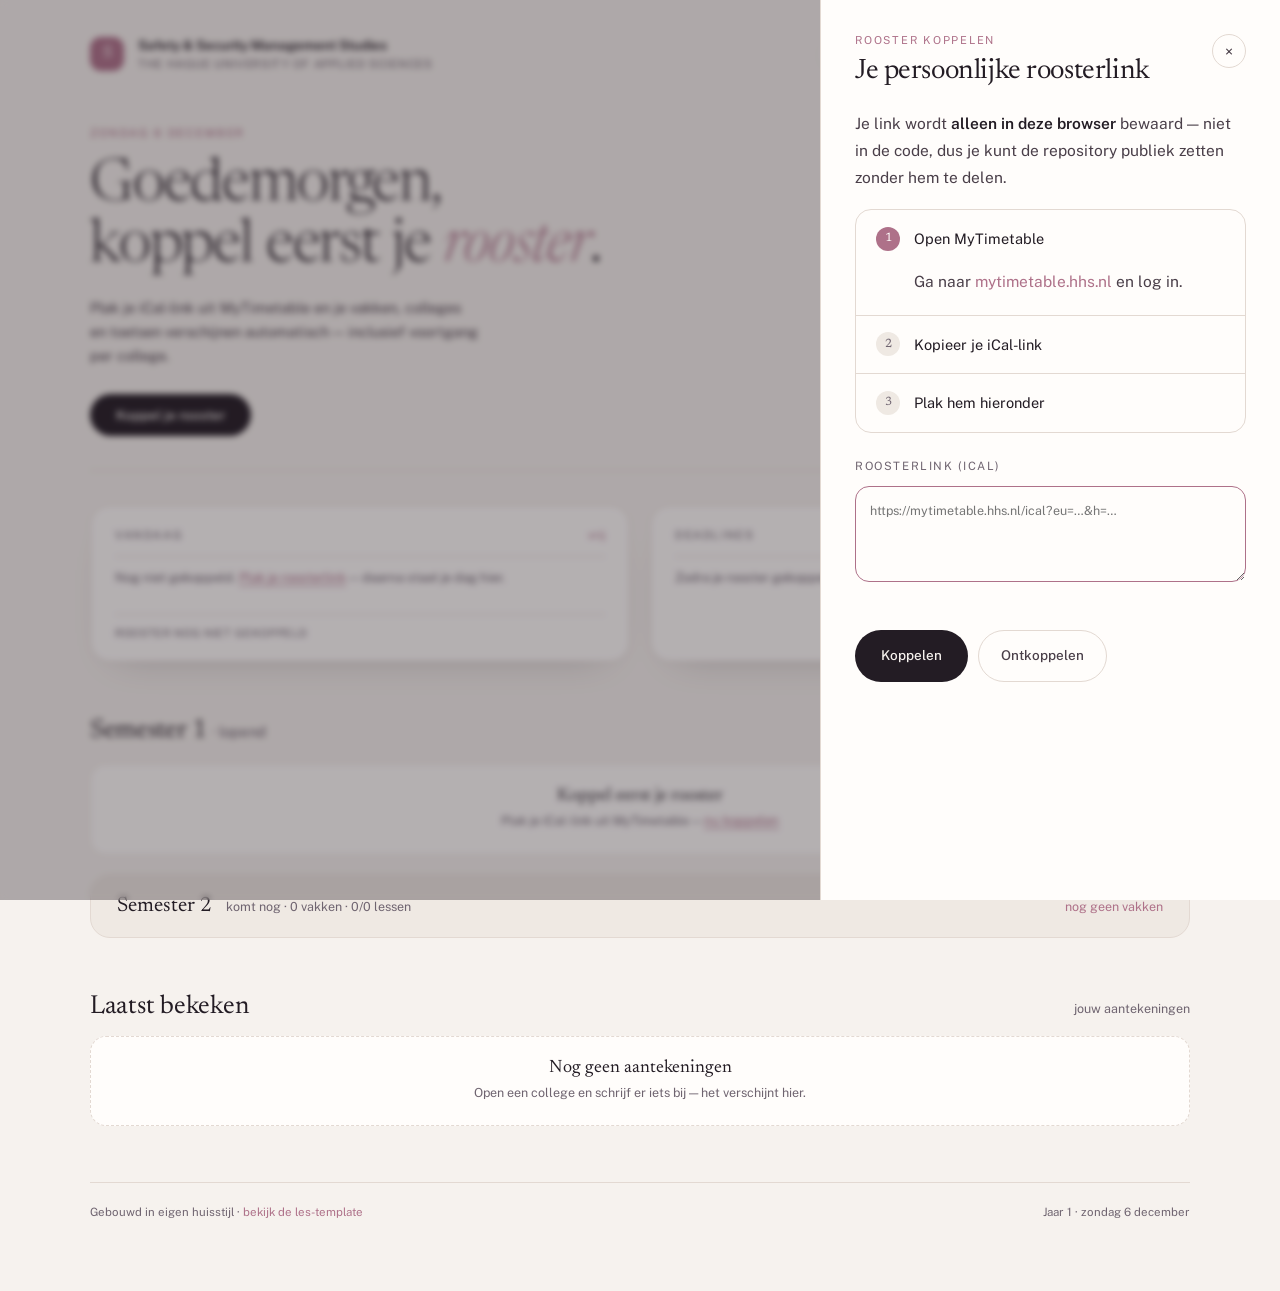
==== index.html @ 5db6d516 "Add files via upload" ====
<!DOCTYPE html>
<html lang="nl">
<head>
<meta charset="UTF-8">
<meta name="viewport" content="width=device-width, initial-scale=1.0">
<title>SSMS · Leeromgeving</title>
<meta name="theme-color" content="#F6F2EE">
<meta name="apple-mobile-web-app-capable" content="yes">
<link rel="manifest" href="manifest.webmanifest">
<link rel="preconnect" href="https://fonts.googleapis.com">
<link rel="preconnect" href="https://fonts.gstatic.com" crossorigin>
<link href="https://fonts.googleapis.com/css2?family=Newsreader:ital,opsz,wght@0,6..72,300;0,6..72,400;0,6..72,500;1,6..72,300;1,6..72,400&family=Public+Sans:ital,wght@0,300;0,400;0,500;0,600;1,400&display=swap" rel="stylesheet">
<link rel="stylesheet" href="styles.css">
</head>
<body>
<div class="wrap">
  <div class="top">
    <div class="merk">
      <div class="zegel">S</div>
      <div>
        <b>Safety &amp; Security Management Studies</b>
        <span>The Hague University of Applied Sciences</span>
      </div>
    </div>
    <div class="tools">
      <label class="zoek"><i></i><input id="zoek" type="search" placeholder="Zoek een vak of les" autocomplete="off"></label>
      <button class="rond" id="instellingen" aria-label="Rooster instellen" title="Rooster instellen">⚙</button>
      <button class="rond" id="modus" aria-label="Wissel licht en donker">☾</button>
    </div>
  </div>

  <div id="resultaten" hidden></div>

  <div class="hero">
    <div>
      <div class="datum" id="datum"></div>
      <h1 id="groet"></h1>
      <p id="subregel"></p>
      <div class="acties">
        <button class="btn" id="verder">Verder waar je stopte</button>
        <button class="btn leeg" id="naarRooster">Rooster van vandaag</button>
      </div>
    </div>
    <div class="ring-blok">
      <svg class="ring" viewBox="0 0 64 64" width="104" height="104" aria-hidden="true">
        <circle class="baan" cx="32" cy="32" r="26" stroke-width="5"></circle>
        <circle class="waarde" id="totRing" cx="32" cy="32" r="26" stroke-width="5" stroke-dasharray="163.4" stroke-dashoffset="163.4"></circle>
      </svg>
      <div>
        <div class="cijfer" id="totCijfer">0%</div>
        <div class="sub" id="totTekst"></div>
      </div>
    </div>
  </div>

  <div class="duo">
    <div class="paneel">
      <div class="paneel-kop"><span class="label">Vandaag</span><span class="telling" id="roosterTelling"></span></div>
      <div id="rooster"></div>
      <div class="rooster-status" id="roosterStatus">rooster ophalen…</div>
    </div>
    <div class="paneel">
      <div class="paneel-kop"><span class="label">Deadlines</span><span class="telling" id="dlTelling"></span></div>
      <div id="deadlines"></div>
    </div>
  </div>

  <div id="semesters"></div>

  <div class="sem-kop" style="margin-bottom:0;">
    <h2>Laatst bekeken</h2>
    <span class="stat">jouw aantekeningen</span>
  </div>
  <div class="notities" id="notities"></div>

  <footer>
    <span>Gebouwd in eigen huisstijl · <a href="les.html?vak=voorbeeld&amp;les=les-1">bekijk de les-template</a></span>
    <span id="voetDatum"></span>
  </footer>
</div>

<div class="lade" id="feedLade" hidden>
  <div class="sluier" id="feedSluier"></div>
  <div class="blad" role="dialog" aria-modal="true" aria-labelledby="feedTitel">
    <div class="blad-kop">
      <div>
        <div class="kicker">Rooster koppelen</div>
        <h3 id="feedTitel">Je persoonlijke roosterlink</h3>
      </div>
      <button id="feedSluit" aria-label="Sluiten">×</button>
    </div>

    <div class="inhoud" style="margin-top:22px;">
      <p>Je link wordt <strong>alleen in deze browser</strong> bewaard — niet in de code, dus
      je kunt de repository publiek zetten zonder hem te delen.</p>

      <div class="stappen" style="margin:18px 0;">
        <details class="stap" open>
          <summary><span class="stap-nr">1</span><span>Open MyTimetable</span></summary>
          <div class="stap-body">Ga naar <a href="https://mytimetable.hhs.nl" target="_blank" rel="noopener">mytimetable.hhs.nl</a> en log in.</div>
        </details>
        <details class="stap">
          <summary><span class="stap-nr">2</span><span>Kopieer je iCal-link</span></summary>
          <div class="stap-body">Zoek de knop <em>Abonneren</em> of <em>Agenda toevoegen</em> en kies de iCal- of ICS-link. Kopieer die.</div>
        </details>
        <details class="stap">
          <summary><span class="stap-nr">3</span><span>Plak hem hieronder</span></summary>
          <div class="stap-body">Daarna verschijnen je vakken en colleges automatisch.</div>
        </details>
      </div>

      <label class="label" for="feedVeld">Roosterlink (iCal)</label>
      <textarea class="notitieveld" id="feedVeld" style="min-height:96px;margin-top:8px;font-size:12.5px;" placeholder="https://mytimetable.hhs.nl/ical?eu=…&amp;h=…"></textarea>
      <div class="feed-melding" id="feedMelding"></div>

      <div class="acties" style="margin-top:18px;">
        <button class="btn" id="feedOpslaan">Koppelen</button>
        <button class="btn leeg" id="feedWissen">Ontkoppelen</button>
      </div>
    </div>
  </div>
</div>

<div class="lade" id="lade" hidden>
  <div class="sluier" id="sluier"></div>
  <div class="blad" role="dialog" aria-modal="true" aria-labelledby="ladeTitel">
    <div class="blad-kop">
      <div>
        <div class="kicker" id="ladeSem"></div>
        <h3 id="ladeTitel"></h3>
      </div>
      <button id="sluit" aria-label="Sluiten">×</button>
    </div>
    <div class="blad-voortgang">
      <div class="balk"><i id="ladeBalk" style="width:0"></i></div>
      <span id="ladeLabel"></span>
    </div>
    <div id="ladeLessen"></div>
  </div>
</div>

<script src="rooster.js"></script>
<script src="app.js"></script>
<script src="lesblokken.js"></script>
<script src="lesstof.js"></script>
</body>
</html>
---- styles.css ----
:root{
    --paper:#F6F2EE; --paper2:#EFE9E3; --surface:#FFFDFB;
    --ink:#231C24; --ink2:#4A3F49; --muted:#6F6470; --line:#E3D9D2;
    --accent:#AE7189; --accent-soft:#F3E5EA; --sage:#7F9280; --sage-soft:#E8EEE7;
    --shadow:0 1px 2px rgba(35,28,36,.05), 0 18px 40px -28px rgba(35,28,36,.28);
    --serif:"Newsreader",Georgia,serif;
    --sans:"Public Sans",system-ui,-apple-system,sans-serif;
  }
  html[data-mode="dark"]{
    --paper:#171316; --paper2:#1F191E; --surface:#211B21;
    --ink:#F4EDEF; --ink2:#D3C6CC; --muted:#A2949B; --line:#332A31;
    --accent:#D69AAF; --accent-soft:#33242B; --sage:#9CB39C; --sage-soft:#232B24;
    --shadow:0 1px 2px rgba(0,0,0,.4), 0 24px 50px -30px rgba(0,0,0,.8);
  }
  *{box-sizing:border-box;}
  [hidden]{display:none !important;}
  body{
    margin:0;font-family:var(--sans);background:var(--paper);color:var(--ink);
    -webkit-font-smoothing:antialiased;transition:background .4s ease,color .4s ease;
  }
  a{color:var(--accent);text-decoration:none;}
  a:hover{color:var(--ink);}
  button{font:inherit;}
  @keyframes rise{from{opacity:0;transform:translateY(14px);}to{opacity:1;transform:none;}}
  @keyframes fadein{from{opacity:0;}to{opacity:1;}}
  .wrap{max-width:1180px;margin:0 auto;padding:0 40px 72px;}

  /* ---- topbalk ---- */
  .top{display:flex;align-items:center;justify-content:space-between;gap:24px;padding:34px 0 0;animation:fadein .6s ease both;}
  .merk{display:flex;align-items:center;gap:14px;}
  .zegel{width:34px;height:34px;border-radius:11px;background:var(--accent);display:grid;place-items:center;color:var(--surface);font-family:var(--serif);font-size:17px;line-height:1;padding-bottom:2px;}
  .merk b{font-size:13.5px;font-weight:600;display:block;}
  .merk span{font-size:11.5px;color:var(--muted);letter-spacing:.06em;text-transform:uppercase;}
  .tools{display:flex;align-items:center;gap:10px;}
  .zoek{display:flex;align-items:center;gap:9px;background:var(--surface);border:1px solid var(--line);border-radius:999px;padding:9px 16px;width:270px;box-shadow:var(--shadow);}
  .zoek i{width:11px;height:11px;border:1.5px solid var(--muted);border-radius:50%;flex:none;}
  .zoek input{border:none;outline:none;background:none;font:inherit;font-size:13px;color:var(--ink);width:100%;}
  .zoek input::placeholder{color:var(--muted);}
  .rond{width:40px;height:40px;border-radius:999px;border:1px solid var(--line);background:var(--surface);color:var(--ink2);cursor:pointer;font-size:13px;box-shadow:var(--shadow);transition:transform .2s ease,color .2s ease;}
  .rond:hover{transform:translateY(-1px);color:var(--accent);}

  /* ---- zoekresultaten ---- */
  #resultaten{margin-top:26px;background:var(--surface);border:1px solid var(--line);border-radius:20px;padding:10px;box-shadow:var(--shadow);animation:rise .35s ease both;}
  #resultaten[hidden]{display:none;}
  .res{display:flex;align-items:baseline;justify-content:space-between;gap:16px;padding:13px 16px;border-radius:14px;cursor:pointer;transition:background .18s ease;}
  .res:hover{background:var(--paper2);}
  .res b{font-family:var(--serif);font-size:17px;font-weight:400;}
  .res span{font-size:11.5px;color:var(--muted);letter-spacing:.04em;}

  /* ---- hero ---- */
  .hero{display:grid;grid-template-columns:1.35fr .65fr;gap:56px;align-items:end;padding:52px 0 34px;border-bottom:1px solid var(--line);animation:rise .7s ease both;}
  .datum{font-size:11.5px;letter-spacing:.16em;text-transform:uppercase;color:var(--accent);margin-bottom:16px;}
  .hero h1{margin:0;font-family:var(--serif);font-weight:300;font-size:clamp(34px,4.6vw,60px);line-height:1.04;letter-spacing:-.02em;text-wrap:pretty;}
  .hero h1 em{font-style:italic;color:var(--accent);}
  .hero p{margin:18px 0 0;max-width:44ch;font-size:14.5px;line-height:1.65;color:var(--ink2);text-wrap:pretty;}
  .acties{display:flex;flex-wrap:wrap;gap:10px;margin-top:26px;}
  .btn{border:none;border-radius:999px;background:var(--ink);color:var(--paper);font-size:13.5px;font-weight:500;padding:13px 26px;cursor:pointer;transition:transform .2s ease,opacity .2s ease;}
  .btn:hover{transform:translateY(-2px);opacity:.9;}
  .btn.leeg{background:none;border:1px solid var(--line);color:var(--ink2);padding:13px 22px;}
  .btn.leeg:hover{border-color:var(--accent);color:var(--accent);transform:none;}
  .ring-blok{display:flex;align-items:center;gap:20px;justify-self:end;}
  .ring{transform:rotate(-90deg);flex:none;}
  .ring circle{fill:none;}
  .ring .baan{stroke:var(--line);}
  .ring .waarde{stroke:var(--accent);stroke-linecap:round;transition:stroke-dashoffset .8s cubic-bezier(.2,.8,.2,1);}
  .ring-blok .cijfer{font-family:var(--serif);font-size:34px;line-height:1;letter-spacing:-.02em;}
  .ring-blok .sub{font-size:12.5px;color:var(--muted);margin-top:6px;line-height:1.5;}

  /* ---- panelen ---- */
  .duo{display:grid;grid-template-columns:1fr 1fr;gap:20px;margin-top:34px;}
  .paneel{background:var(--surface);border:1px solid var(--line);border-radius:20px;padding:22px 24px;box-shadow:var(--shadow);animation:rise .85s ease both;}
  .paneel-kop{display:flex;align-items:baseline;justify-content:space-between;margin-bottom:14px;}
  .label{font-size:11.5px;letter-spacing:.14em;text-transform:uppercase;color:var(--muted);}
  .paneel-kop .telling{font-size:11.5px;color:var(--accent);}
  .regel{display:grid;grid-template-columns:62px 1fr auto;gap:14px;align-items:center;padding:11px 0;border-top:1px solid var(--line);}
  .regel .tijd{font-family:var(--serif);font-size:15px;color:var(--ink2);}
  .regel .titel{font-size:13.5px;}
  .regel .plek{font-size:11.5px;color:var(--muted);}
  .regel[data-vak]{cursor:pointer;}
  .regel[data-vak]:hover .titel{color:var(--accent);}
  .regel.bezig{position:relative;}
  .regel.bezig .tijd{color:var(--accent);}
  .regel.bezig .titel{font-weight:600;}
  .regel.bezig::before{content:"";position:absolute;left:-14px;top:50%;width:5px;height:5px;border-radius:50%;background:var(--accent);transform:translateY(-50%);}
  .regel.voorbij .tijd,.regel.voorbij .titel{opacity:.45;}
  .dl{display:grid;grid-template-columns:1fr auto;gap:14px;align-items:center;padding:11px 0;border-top:1px solid var(--line);}
  .tekstknop{background:none;border:none;padding:0;font:inherit;font-size:13px;color:var(--accent);cursor:pointer;text-decoration:underline;text-underline-offset:3px;}
  .tekstknop:hover{color:var(--ink);}
  .feed-melding{margin-top:10px;font-size:12.5px;line-height:1.5;min-height:1em;}
  .feed-melding.fout{color:#B4635A;}
  .feed-melding.goed{color:var(--sage);}
  .rooster-status{margin-top:14px;padding-top:12px;border-top:1px solid var(--line);font-size:11px;letter-spacing:.06em;text-transform:uppercase;color:var(--muted);}
  .dl .titel{font-size:13.5px;}
  .dl .vak{font-size:11.5px;color:var(--muted);margin-top:2px;}
  .dl .wanneer{display:flex;flex-direction:column;align-items:flex-end;gap:4px;}
  .dl .wanneer .dl-datum{font-size:11px;color:var(--muted);white-space:nowrap;text-transform:none;letter-spacing:0;margin:0;}
  .pil{font-size:11.5px;font-weight:600;letter-spacing:.04em;padding:5px 11px;border-radius:999px;white-space:nowrap;background:var(--paper2);color:var(--ink2);}
  .pil.nu{background:var(--accent-soft);color:var(--accent);}
  .pil.rustig{background:var(--sage-soft);color:var(--sage);}
  .pil.open{background:transparent;border:1px dashed var(--line);color:var(--muted);font-weight:400;}
  .niet-uit{display:inline-block;margin-left:8px;font-size:10px;letter-spacing:.1em;text-transform:uppercase;color:var(--muted);border:1px dashed var(--line);border-radius:99px;padding:2px 7px;vertical-align:1px;}

  /* ---- semester ---- */
  .sem-kop{display:flex;align-items:baseline;justify-content:space-between;margin:56px 0 20px;}
  .sem-kop h2{margin:0;font-family:var(--serif);font-weight:400;font-size:26px;letter-spacing:-.01em;}
  .sem-kop h2 span{color:var(--muted);font-size:15px;font-family:var(--sans);}
  .sem-kop .stat{font-size:12.5px;color:var(--muted);}
  .mozaiek{display:grid;grid-template-columns:1.02fr .98fr;gap:20px;}
  .held{position:relative;overflow:hidden;background:var(--surface);border:1px solid var(--line);border-radius:24px;padding:30px 32px;cursor:pointer;box-shadow:var(--shadow);display:flex;flex-direction:column;justify-content:space-between;min-height:290px;transition:transform .25s ease;animation:rise 1s ease both;}
  .held:hover{transform:translateY(-3px);}
  .held .bol{position:absolute;top:-90px;right:-70px;width:260px;height:260px;border-radius:50%;background:var(--accent-soft);}
  .held .binnen{position:relative;}
  .held .kicker{font-size:11px;letter-spacing:.16em;text-transform:uppercase;color:var(--accent);}
  .held h3{margin:12px 0 0;font-family:var(--serif);font-weight:400;font-size:32px;line-height:1.12;letter-spacing:-.015em;max-width:15ch;}
  .held .volgende{font-size:13.5px;color:var(--ink2);margin-top:14px;}
  .held .voet{position:relative;display:flex;align-items:center;gap:18px;margin-top:26px;}
  .held .voet .groot{font-size:15px;font-weight:500;}
  .held .voet .klein{font-size:12.5px;color:var(--muted);margin-top:3px;}
  .tegels{display:grid;grid-template-columns:1fr 1fr;gap:14px;}
  .tegel{background:var(--surface);border:1px solid var(--line);border-radius:18px;padding:18px;cursor:pointer;display:flex;flex-direction:column;justify-content:space-between;min-height:132px;transition:transform .22s ease,border-color .22s ease;animation:rise 1.05s ease both;}
  .tegel:hover{transform:translateY(-3px);border-color:var(--accent);}
  .tegel .vaknaam{font-family:var(--serif);font-size:17px;line-height:1.22;letter-spacing:-.01em;}
  .tegel .meta{display:flex;align-items:baseline;justify-content:space-between;font-size:11.5px;color:var(--muted);}
  .tegel .meta b{font-weight:600;color:var(--accent);}
  .tegel .meta b.klaar{color:var(--sage);}
  .balk{height:4px;border-radius:99px;background:var(--paper2);margin-top:9px;overflow:hidden;}
  .balk i{display:block;height:100%;border-radius:99px;background:var(--accent);transition:width .6s ease;}
  .balk i.klaar{background:var(--sage);}

  .archief{margin-top:20px;background:var(--paper2);border:1px solid var(--line);border-radius:20px;overflow:hidden;}
  .archief-kop{display:flex;align-items:center;justify-content:space-between;gap:16px;padding:20px 26px;cursor:pointer;background:none;border:none;width:100%;text-align:left;color:inherit;}
  .archief-kop b{font-family:var(--serif);font-size:21px;font-weight:400;}
  .archief-kop .sub{font-size:12.5px;color:var(--muted);margin-left:14px;}
  .archief-kop .actie{font-size:12.5px;color:var(--accent);}
  .archief-lijst{display:grid;grid-template-columns:repeat(3,1fr);gap:12px;padding:0 26px 26px;animation:rise .4s ease both;}
  .archief-lijst[hidden]{display:none;}
  .mini{background:var(--surface);border:1px solid var(--line);border-radius:14px;padding:14px 16px;cursor:pointer;display:flex;align-items:center;justify-content:space-between;gap:12px;transition:border-color .2s ease;}
  .mini:hover{border-color:var(--accent);}
  .mini span{font-size:13.5px;line-height:1.3;}
  .mini b{font-size:11px;color:var(--sage);font-weight:600;white-space:nowrap;}

  /* ---- notities ---- */
  .notities{display:grid;grid-template-columns:repeat(3,1fr);gap:14px;margin-top:16px;}
  .notitie{background:var(--surface);border:1px solid var(--line);border-left:2px solid var(--accent);border-radius:6px 16px 16px 6px;padding:18px 20px;cursor:pointer;transition:transform .22s ease;}
  .notitie:hover{transform:translateY(-2px);}
  .notitie .vak{font-size:11px;letter-spacing:.12em;text-transform:uppercase;color:var(--muted);}
  .notitie .titel{font-family:var(--serif);font-size:16.5px;line-height:1.3;margin-top:9px;}
  .notitie .tekst{font-size:12.5px;color:var(--ink2);margin-top:8px;line-height:1.55;}

  footer{margin-top:56px;padding-top:22px;border-top:1px solid var(--line);display:flex;justify-content:space-between;gap:16px;font-size:11.5px;color:var(--muted);}

  /* ---- detailpaneel ---- */
  .lade{position:fixed;inset:0;z-index:40;display:flex;justify-content:flex-end;}
  .lade[hidden]{display:none;}
  .sluier{position:absolute;inset:0;background:rgba(35,28,36,.34);backdrop-filter:blur(3px);animation:fadein .3s ease both;}
  .blad{position:relative;width:min(460px,92vw);height:100%;overflow:auto;background:var(--surface);border-left:1px solid var(--line);padding:34px 34px 44px;animation:rise .34s cubic-bezier(.2,.8,.2,1) both;}
  .blad-kop{display:flex;align-items:flex-start;justify-content:space-between;gap:16px;}
  .blad-kop .kicker{font-size:11px;letter-spacing:.16em;text-transform:uppercase;color:var(--accent);}
  .blad-kop h3{margin:10px 0 0;font-family:var(--serif);font-weight:400;font-size:28px;line-height:1.14;letter-spacing:-.015em;}
  .blad-kop button{border:1px solid var(--line);background:none;color:var(--ink2);width:34px;height:34px;border-radius:999px;cursor:pointer;font-size:15px;line-height:1;flex:none;}
  .blad-kop button:hover{border-color:var(--accent);color:var(--accent);}
  .blad-voortgang{display:flex;align-items:center;gap:14px;margin-top:22px;padding-bottom:20px;border-bottom:1px solid var(--line);}
  .blad-voortgang .balk{flex:1;height:5px;margin:0;}
  .blad-voortgang span{font-size:12.5px;color:var(--muted);white-space:nowrap;}
  .les{display:flex;align-items:flex-start;gap:14px;padding:16px 0;border-bottom:1px solid var(--line);}
  .les-link{flex:1;color:inherit;text-decoration:none;}
  .les-link:hover .titel{color:var(--accent);}
  .les-link .meta{display:block;}
  .les .vink{cursor:pointer;padding:0;width:19px;height:19px;background:none;border-radius:6px;border:1.5px solid var(--line);display:grid;place-items:center;flex:none;margin-top:2px;font-size:11px;color:var(--surface);transition:background .2s ease,border-color .2s ease;}
  .les.af .vink{background:var(--accent);border-color:var(--accent);}
  .les .titel{font-size:14px;line-height:1.4;display:block;}
  .les.af .titel{color:var(--muted);text-decoration:line-through;}
  .les .meta{font-size:11.5px;color:var(--muted);margin-top:4px;}
  .leegmelding{margin-top:26px;background:var(--surface);padding:22px;border:1px dashed var(--line);border-radius:16px;text-align:center;}
  .leegmelding b{font-family:var(--serif);font-size:18px;font-weight:400;display:block;}
  .leegmelding span{font-size:12.5px;color:var(--muted);margin-top:6px;line-height:1.6;display:block;}

  @media (max-width:1040px){
    .wrap{padding:0 26px 64px;}
    .hero{gap:32px;}
    .mozaiek{grid-template-columns:1fr;}
    .tegels{grid-template-columns:1fr 1fr 1fr;}
    .archief-lijst{grid-template-columns:1fr 1fr;}
  }
  @media (max-width:760px){
    .wrap{padding:0 18px 64px;}
    .top{flex-direction:column;align-items:stretch;gap:14px;}
    .tools{justify-content:space-between;}
    .zoek{width:100%;}
    .hero{grid-template-columns:1fr;gap:28px;padding:34px 0 26px;}
    .ring-blok{justify-self:start;}
    .duo,.tegels,.notities,.archief-lijst{grid-template-columns:1fr;}
    footer{flex-direction:column;}
  }

/* ============================================================
   LESPAGINA
   ============================================================ */
.lespagina .wrap{max-width:1240px;}
.les-top{display:flex;align-items:center;justify-content:space-between;gap:20px;padding:28px 0 0;}
.terug{display:inline-flex;align-items:center;gap:9px;font-size:13px;color:var(--ink2);}
.terug:hover{color:var(--accent);}
.kruimel{font-size:11.5px;letter-spacing:.14em;text-transform:uppercase;color:var(--muted);margin-top:40px;}
.kruimel a{color:var(--muted);}
.kruimel a:hover{color:var(--accent);}
.les-titel{margin:14px 0 0;font-family:var(--serif);font-weight:300;font-size:clamp(30px,3.6vw,46px);line-height:1.08;letter-spacing:-.02em;max-width:26ch;text-wrap:pretty;}
.les-meta{display:flex;flex-wrap:wrap;gap:9px;margin-top:20px;}

/* voortgangsstrip */
.voortgang-strip{display:flex;align-items:center;gap:16px;margin-top:26px;padding-bottom:22px;border-bottom:1px solid var(--line);}
.voortgang-balk{flex:1;height:6px;border-radius:99px;background:var(--paper2);overflow:hidden;}
.voortgang-balk i{display:block;height:100%;border-radius:99px;background:var(--accent);transition:width .5s cubic-bezier(.2,.8,.2,1);}
.voortgang-tekst{font-size:11.5px;letter-spacing:.06em;text-transform:uppercase;color:var(--muted);white-space:nowrap;}

/* tabbladen */
.tabs{display:flex;flex-wrap:wrap;gap:8px;margin-top:24px;}
.tab{display:inline-flex;align-items:center;gap:9px;border:1px solid var(--line);background:var(--surface);color:var(--ink2);border-radius:999px;padding:10px 18px;font-size:13.5px;cursor:pointer;transition:border-color .2s ease,color .2s ease,background .2s ease;}
.tab:hover{border-color:var(--accent);color:var(--accent);}
.tab .tab-nr{font-family:var(--serif);font-size:13px;color:var(--muted);}
.tab.nu{background:var(--ink);border-color:var(--ink);color:var(--paper);}
.tab.nu .tab-nr{color:var(--paper);opacity:.65;}
.tab.af:not(.nu){border-color:var(--accent);color:var(--accent);}
.tab .tab-vink{font-size:11px;}

/* body */
.les-body{display:grid;grid-template-columns:minmax(0,1.55fr) minmax(0,.45fr);gap:44px;margin-top:34px;align-items:start;}
.les-body.menu-uit{grid-template-columns:minmax(0,1fr);}
.les-body.menu-uit .zijkolom{display:none;}
.tab-kop{display:flex;align-items:flex-end;justify-content:space-between;gap:20px;padding-bottom:20px;border-bottom:1px solid var(--line);}
.tab-titel{margin:8px 0 0;font-family:var(--serif);font-weight:400;font-size:28px;letter-spacing:-.015em;}
.af-knop{white-space:nowrap;}
.af-knop.af{background:var(--sage);}
.tab-nav{display:flex;justify-content:space-between;gap:14px;margin-top:40px;}
.tab-nav .btn:disabled{opacity:.3;cursor:default;}
.les-nav{display:flex;justify-content:space-between;gap:14px;margin-top:28px;padding-top:22px;border-top:1px solid var(--line);}
.les-nav a{font-size:13px;color:var(--muted);max-width:24ch;}
.les-nav a:hover{color:var(--accent);}
.les-nav .leeg{opacity:.35;pointer-events:none;}

/* zijkolom */
.zijkolom{position:sticky;top:24px;display:flex;flex-direction:column;gap:26px;}
.zij-blok{display:flex;flex-direction:column;gap:10px;}
.notitieveld{width:100%;min-height:170px;resize:vertical;background:var(--surface);border:1px solid var(--line);border-radius:14px;padding:14px;font:inherit;font-size:13.5px;line-height:1.6;color:var(--ink);outline:none;}
.notitieveld:focus{border-color:var(--accent);}
.opslag{font-size:11px;color:var(--muted);}
.tablijst,#vaklijst{display:flex;flex-direction:column;}
.tablijst-rij,.vaklijst-rij{display:flex;align-items:baseline;gap:10px;padding:8px 0;font-size:13px;color:var(--ink2);background:none;border:none;text-align:left;cursor:pointer;font-family:inherit;}
.tablijst-rij:hover,.vaklijst-rij:hover{color:var(--accent);}
.tablijst-rij.nu,.vaklijst-rij.nu{color:var(--accent);font-weight:600;}
.vaklijst-rij.af{color:var(--muted);}
.mini-vink{width:16px;flex:none;font-size:11.5px;color:var(--muted);}
.tablijst-rij.nu .mini-vink,.vaklijst-rij.nu .mini-vink{color:var(--accent);}

/* ---- inhoud & blokken ---- */
.inhoud{font-size:15.5px;line-height:1.75;color:var(--ink2);}
.inhoud h2{font-family:var(--serif);font-weight:400;font-size:23px;color:var(--ink);margin:0 0 12px;letter-spacing:-.01em;}
.inhoud h3{font-family:var(--serif);font-weight:400;font-size:18px;color:var(--ink);margin:0 0 8px;}
.inhoud p{margin:0 0 15px;max-width:70ch;text-wrap:pretty;}
.inhoud p:last-child{margin-bottom:0;}
.inhoud ul,.inhoud ol{margin:0 0 15px;padding-left:20px;max-width:70ch;}
.inhoud li{margin-bottom:7px;}
.inhoud code{font-family:ui-monospace,SFMono-Regular,monospace;font-size:.9em;background:var(--paper2);padding:2px 5px;border-radius:4px;}
.inhoud strong{color:var(--ink);font-weight:600;}
.blok{position:relative;margin:0 0 34px;}
.blok:last-child{margin-bottom:0;}
.blok-kop{display:flex;align-items:baseline;justify-content:space-between;gap:16px;flex-wrap:wrap;margin-bottom:14px;}
.blok-kop h2{margin:0;}
.hint{font-size:11.5px;color:var(--muted);}
.noot{font-size:12.5px;color:var(--muted);font-style:italic;}
.stof-vlag{position:absolute;top:-9px;right:0;font-size:10px;letter-spacing:.12em;text-transform:uppercase;background:var(--accent-soft);color:var(--accent);padding:4px 9px;border-radius:999px;font-weight:600;}

/* kaders */
.kader{border:1px solid var(--line);border-radius:16px;background:var(--surface);overflow:hidden;}
.kader-kop{display:flex;align-items:baseline;gap:12px;flex-wrap:wrap;padding:14px 20px;border-bottom:1px solid var(--line);background:var(--paper2);}
.kader-label{font-size:10.5px;letter-spacing:.14em;text-transform:uppercase;font-weight:600;color:var(--muted);}
.kader-titel{font-family:var(--serif);font-size:17px;color:var(--ink);}
.kader-body{padding:18px 20px;}
.kader-uitleg{border-left:3px solid var(--accent);}
.kader-uitleg .kader-label{color:var(--accent);}
.kader-waarschuwing{border-left:3px solid #B4635A;}
.kader-waarschuwing .kader-kop{background:color-mix(in oklab,#B4635A 10%,var(--surface));}
.kader-waarschuwing .kader-label{color:#B4635A;}
.kader-voorbeeld{border-left:3px solid var(--sage);}
.kader-voorbeeld .kader-kop{background:var(--sage-soft);}
.kader-voorbeeld .kader-label{color:var(--sage);}
.kader-slimmer{border-left:3px solid #A98545;border-style:dashed solid solid solid;}
.kader-slimmer .kader-kop{background:color-mix(in oklab,#A98545 12%,var(--surface));}
.kader-slimmer .kader-label{color:#A98545;}
.kader-hardop{border-left:3px solid var(--ink);background:var(--paper2);}
.kader-hardop .kader-kop{background:transparent;border-bottom:1px dashed var(--line);}
.hardop-lijst{margin:14px 0 0;padding-left:20px;font-family:var(--serif);font-size:16.5px;line-height:1.6;color:var(--ink);}
.hardop-lijst li{margin-bottom:9px;}

/* leerdoelen */
.doelen{list-style:none;margin:0;padding:0;max-width:70ch;}
.doel{display:flex;align-items:flex-start;gap:13px;padding:11px 0;border-bottom:1px solid var(--line);}
.doel.af span{color:var(--muted);text-decoration:line-through;}
.vink{width:19px;height:19px;border-radius:6px;border:1.5px solid var(--line);background:none;display:grid;place-items:center;flex:none;margin-top:3px;font-size:11px;color:var(--surface);cursor:pointer;padding:0;transition:background .2s ease,border-color .2s ease;}
.doel.af .vink{background:var(--accent);border-color:var(--accent);}

/* citaat */
.citaat{margin:0;padding:22px 26px;border-left:3px solid var(--accent);background:var(--accent-soft);border-radius:0 16px 16px 0;}
.citaat p{font-family:var(--serif);font-style:italic;font-size:20px;line-height:1.5;color:var(--ink);margin:0;}
.citaat footer{margin-top:12px;font-size:12.5px;color:var(--ink2);}

/* tabel */
.tabel-wrap{overflow-x:auto;border:1px solid var(--line);border-radius:14px;background:var(--surface);}
.inhoud table{width:100%;border-collapse:collapse;font-size:13.5px;}
.inhoud th,.inhoud td{text-align:left;padding:13px 16px;border-bottom:1px solid var(--line);vertical-align:top;}
.inhoud th{font-size:11px;letter-spacing:.1em;text-transform:uppercase;color:var(--muted);font-weight:600;background:var(--paper2);}
.inhoud tbody tr:last-child td{border-bottom:none;}
.inhoud td:first-child{color:var(--ink);font-weight:500;}

/* stappen */
.stappen{border:1px solid var(--line);border-radius:16px;overflow:hidden;background:var(--surface);}
.stap{border-bottom:1px solid var(--line);}
.stap:last-child{border-bottom:none;}
.stap summary{display:flex;align-items:center;gap:14px;padding:16px 20px;cursor:pointer;font-size:14.5px;color:var(--ink);list-style:none;}
.stap summary::-webkit-details-marker{display:none;}
.stap summary:hover{color:var(--accent);}
.stap-nr{width:24px;height:24px;border-radius:50%;background:var(--paper2);color:var(--muted);display:grid;place-items:center;font-size:12px;flex:none;font-family:var(--serif);}
.stap[open] .stap-nr{background:var(--accent);color:var(--surface);}
.stap-body{padding:0 20px 20px 58px;}

/* vergelijking */
.vergelijking{display:grid;grid-template-columns:1fr 1fr;gap:16px;}
.verg-kolom{border:1px solid var(--line);border-radius:16px;padding:20px;background:var(--surface);}
.verg-links{border-top:3px solid var(--accent);}
.verg-rechts{border-top:3px solid var(--sage);}
.verg-kolom ul{margin-bottom:0;}

/* flashcards */
.kaarten{display:grid;grid-template-columns:repeat(auto-fill,minmax(210px,1fr));gap:14px;}
.kaart{position:relative;min-height:130px;cursor:pointer;perspective:900px;}
.kaart-vlak{position:absolute;inset:0;border:1px solid var(--line);border-radius:16px;padding:18px;background:var(--surface);display:flex;flex-direction:column;justify-content:center;gap:8px;backface-visibility:hidden;transition:transform .5s cubic-bezier(.2,.8,.2,1);}
.kaart-voor{transform:rotateY(0deg);}
.kaart-achter{transform:rotateY(180deg);background:var(--accent-soft);border-color:var(--accent);}
.kaart.om .kaart-voor{transform:rotateY(-180deg);}
.kaart.om .kaart-achter{transform:rotateY(0deg);}
.kaart-rol{font-size:10px;letter-spacing:.14em;text-transform:uppercase;color:var(--muted);}
.kaart-voor .kopieer{font-family:var(--serif);font-size:19px;line-height:1.25;color:var(--ink);}
.kaart-achter .kopieer{font-size:13px;line-height:1.55;color:var(--ink);}
.kopieer{cursor:copy;}
.kopieer:hover{text-decoration:underline dotted;text-underline-offset:3px;}

/* kernbegrippen */
.begrippen{display:flex;flex-wrap:wrap;gap:9px;}
.begrip{position:relative;border:1px solid var(--line);background:var(--surface);border-radius:999px;padding:9px 16px;font:inherit;font-size:13.5px;color:var(--ink);cursor:copy;display:inline-flex;align-items:baseline;gap:8px;transition:border-color .2s ease;}
.begrip:hover{border-color:var(--accent);color:var(--accent);}
.begrip-en{font-size:11.5px;color:var(--muted);font-style:italic;}
.tooltip{position:absolute;bottom:calc(100% + 10px);left:50%;transform:translateX(-50%) translateY(4px);width:max-content;max-width:280px;background:var(--ink);color:var(--paper);font-size:12.5px;line-height:1.5;text-align:left;padding:11px 14px;border-radius:12px;opacity:0;pointer-events:none;transition:opacity .2s ease,transform .2s ease;z-index:5;}
.begrip:hover .tooltip{opacity:1;transform:translateX(-50%) translateY(0);}

/* oefening */
.oefening{border:1px solid var(--line);border-left:3px solid var(--ink);border-radius:16px;padding:20px;background:var(--surface);}
.oef-kop{display:flex;align-items:baseline;gap:12px;margin-bottom:12px;}
.oef-veld{width:100%;min-height:96px;resize:vertical;margin-top:6px;background:var(--paper);border:1px solid var(--line);border-radius:12px;padding:12px;font:inherit;font-size:13.5px;line-height:1.6;color:var(--ink);outline:none;}
.oef-veld:focus{border-color:var(--accent);}
.model{margin-top:14px;border-top:1px solid var(--line);padding-top:12px;}
.model summary{cursor:pointer;font-size:12.5px;letter-spacing:.06em;text-transform:uppercase;color:var(--accent);list-style:none;}
.model summary::-webkit-details-marker{display:none;}
.model-body{margin-top:12px;padding:14px 16px;background:var(--paper2);border-radius:12px;font-size:14px;}

/* video */
.videoblok{display:flex;align-items:center;justify-content:space-between;gap:24px;flex-wrap:wrap;border:1px solid var(--line);border-radius:16px;padding:22px 24px;background:var(--surface);}
.video-tekst h3{margin:8px 0 6px;}
.video-tekst p{margin:0;font-size:13.5px;}
.video-duur{display:inline-block;margin-top:8px;font-size:11.5px;color:var(--muted);}

/* quiz */
.quiz{border:1px solid var(--line);border-radius:18px;padding:24px;background:var(--surface);}
.quiz-score{font-family:var(--serif);font-size:17px;color:var(--muted);}
.quiz-score.actief{color:var(--accent);}
.qvraag{padding:18px 0;border-top:1px solid var(--line);}
.qvraag:first-of-type{border-top:none;padding-top:6px;}
.qtekst{display:flex;gap:12px;font-size:15px;color:var(--ink);margin:0 0 14px;}
.qnr{font-family:var(--serif);color:var(--muted);flex:none;}
.qopties{display:flex;flex-direction:column;gap:8px;}
.qoptie{text-align:left;border:1px solid var(--line);background:var(--paper);border-radius:12px;padding:12px 16px;font:inherit;font-size:13.5px;color:var(--ink2);cursor:pointer;transition:border-color .18s ease,background .18s ease;}
.qoptie:hover:enabled{border-color:var(--accent);color:var(--accent);}
.qoptie:disabled{cursor:default;}
.qoptie.goed{border-color:var(--sage);background:var(--sage-soft);color:var(--sage);font-weight:600;}
.qoptie.fout{border-color:#B4635A;background:color-mix(in oklab,#B4635A 12%,var(--surface));color:#B4635A;}
.quitleg{margin-top:12px;padding:14px 16px;background:var(--paper2);border-radius:12px;font-size:13.5px;line-height:1.6;}
.quitleg p{margin:0;}

/* preview volgende les */
.preview{display:block;border:1px dashed var(--line);border-radius:18px;padding:24px;background:var(--paper2);color:inherit;transition:border-color .2s ease,transform .2s ease;}
.preview:hover{border-color:var(--accent);transform:translateY(-2px);color:inherit;}
.preview h3{margin:10px 0 8px;font-size:22px;}
.preview p{margin:0 0 12px;font-size:14px;}
.preview ul{margin:0;}
.preview-actie{display:inline-block;margin-top:14px;font-size:12.5px;letter-spacing:.08em;text-transform:uppercase;color:var(--accent);}

/* bronnen */
.bronnen{font-size:13.5px;line-height:1.6;}
.bronnen li{margin-bottom:12px;}

/* melding bij kopiëren */
.melding{position:fixed;bottom:26px;left:50%;transform:translateX(-50%);background:var(--ink);color:var(--paper);font-size:13px;padding:11px 20px;border-radius:999px;z-index:60;animation:rise .25s ease both;}
.melding[hidden]{display:none;}

@media (max-width:900px){
  .les-body{grid-template-columns:minmax(0,1fr);gap:28px;}
  .zijkolom{position:static;}
  .vergelijking{grid-template-columns:1fr;}
  .tab-kop{flex-direction:column;align-items:stretch;gap:14px;}
  .voortgang-strip{flex-direction:column;align-items:stretch;gap:10px;}
  .voortgang-tekst{white-space:normal;}
}

a.notitie{display:block;color:inherit;}
a.notitie:hover .titel{color:var(--accent);}
.hero .ring-blok.leeg{display:none;}
.les .meta code,.dl code{font-family:ui-monospace,SFMono-Regular,monospace;font-size:11.5px;}
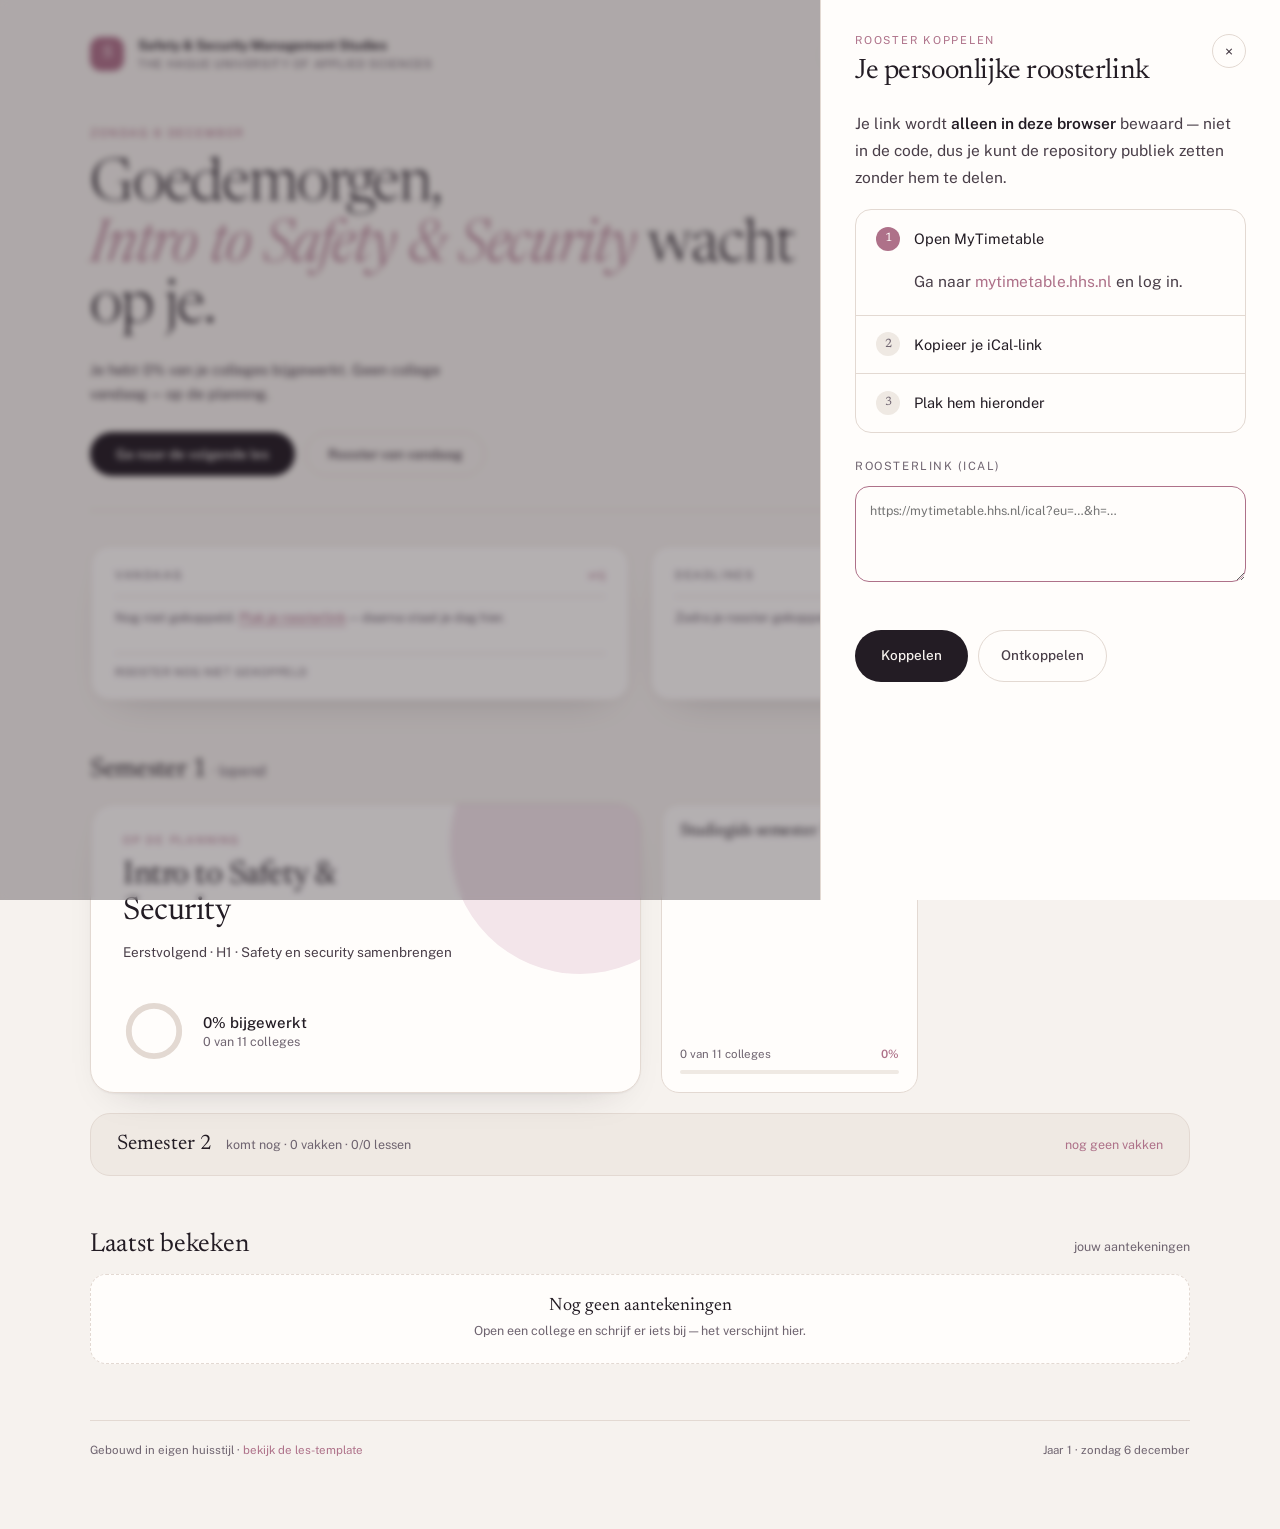
==== commit 161ae621: "Add files via upload" ====
--- a/index.html
+++ b/index.html
@@ -143,5 +143,6 @@
 <script src="app.js"></script>
 <script src="lesblokken.js"></script>
 <script src="lesstof.js"></script>
+<script src="ssms-inhoud.js"></script>
 </body>
 </html>
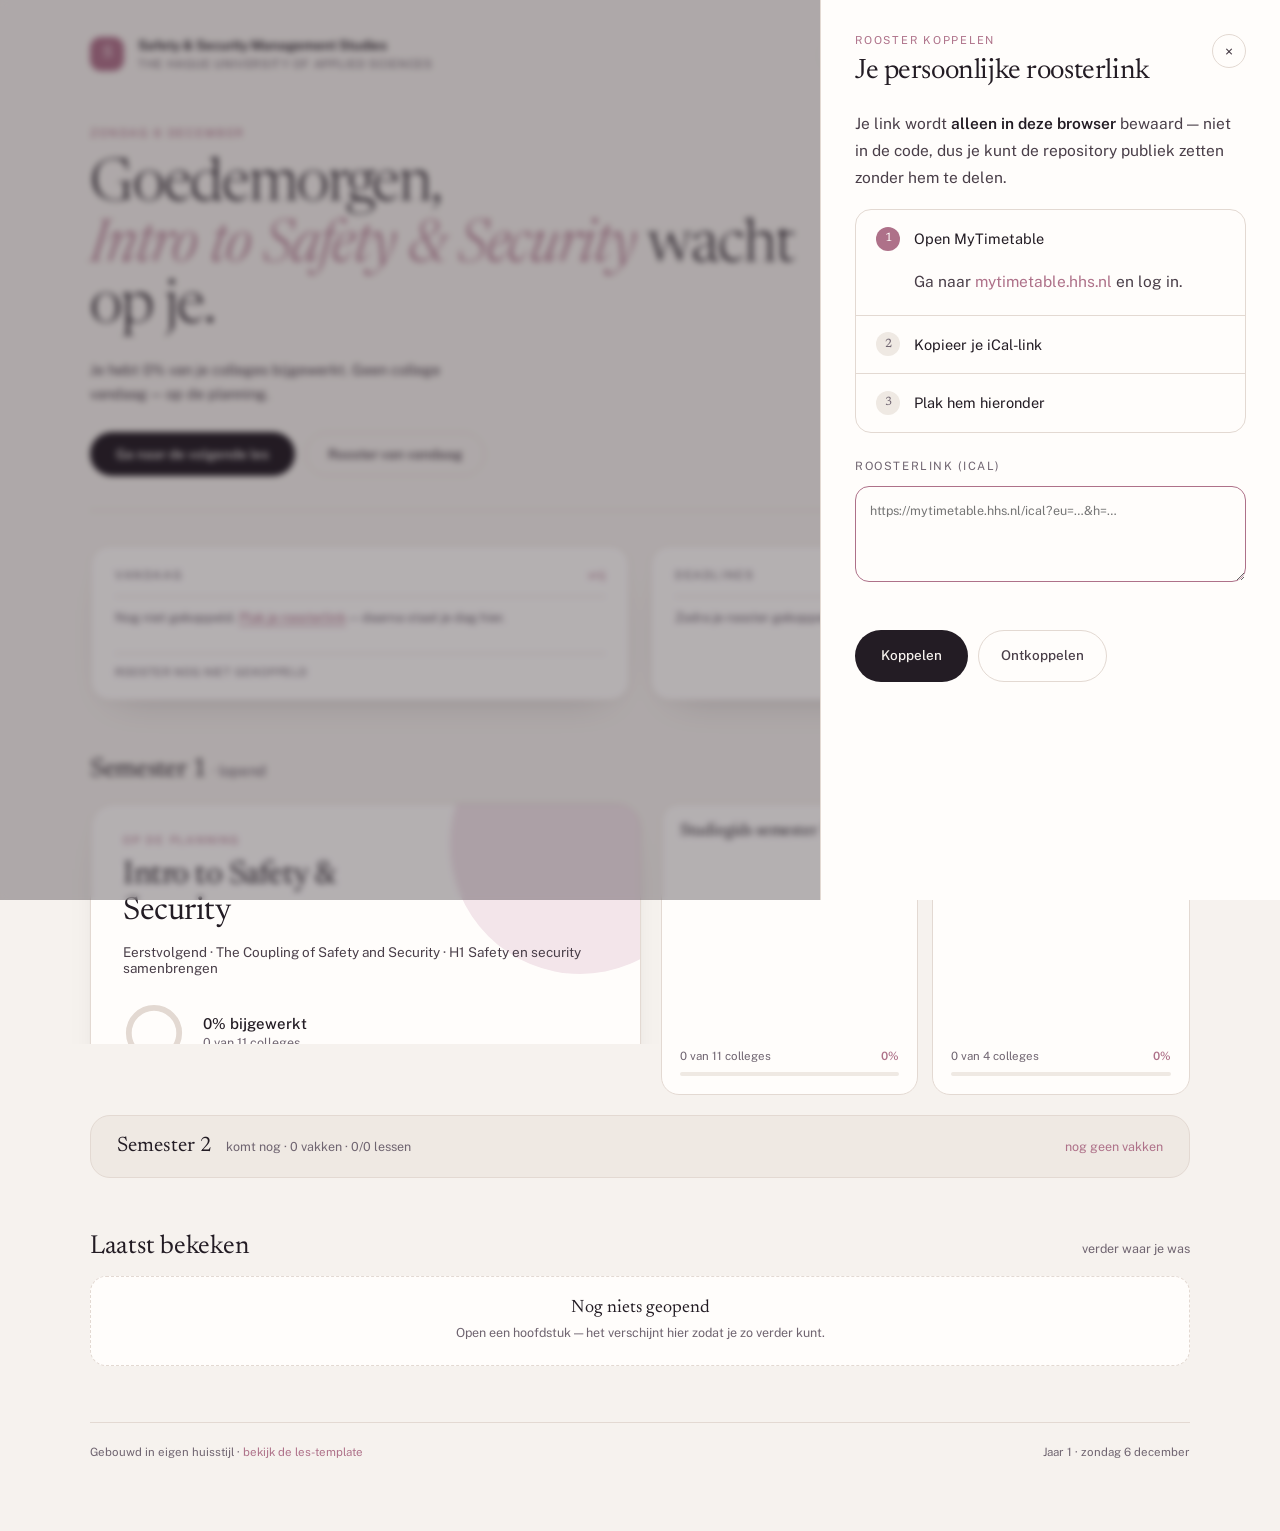
==== commit 2bee2e6d: "Add files via upload" ====
--- a/index.html
+++ b/index.html
@@ -69,7 +69,7 @@
 
   <div class="sem-kop" style="margin-bottom:0;">
     <h2>Laatst bekeken</h2>
-    <span class="stat">jouw aantekeningen</span>
+    <span class="stat">verder waar je was</span>
   </div>
   <div class="notities" id="notities"></div>
 
--- a/styles.css
+++ b/styles.css
@@ -413,3 +413,112 @@
 a.notitie:hover .titel{color:var(--accent);}
 .hero .ring-blok.leeg{display:none;}
 .les .meta code,.dl code{font-family:ui-monospace,SFMono-Regular,monospace;font-size:11.5px;}
+
+
+/* ============================================================
+   Aanpassingen: doorlopende tekst, inklapbare balk, subnavigatie,
+   afvinkbare subkopjes, vak-homescreen.
+   ============================================================ */
+
+/* 1. Tekst loopt door over de volle breedte zodra het menu is ingeklapt */
+.les-body.menu-uit .inhoud p,
+.les-body.menu-uit .inhoud ul,
+.les-body.menu-uit .inhoud ol,
+.les-body.menu-uit .doelen{max-width:none;}
+.les-body.menu-uit .les-titel{max-width:none;}
+
+/* 2. Bovenbalk blijft staan en is zelf inklapbaar */
+.les-top{position:sticky;top:0;z-index:40;background:var(--paper);
+  padding:12px 0;transition:padding .2s ease,opacity .2s ease;}
+.les-top.ingeklapt{padding:4px 0;}
+.les-top.ingeklapt .terug{opacity:0;pointer-events:none;}
+.balk-knop{border:1px solid var(--line);background:transparent;color:var(--muted);
+  width:34px;height:34px;border-radius:50%;cursor:pointer;font-size:13px;line-height:1;
+  display:inline-flex;align-items:center;justify-content:center;transition:background .15s,color .15s;}
+.balk-knop:hover{background:var(--paper2);color:var(--ink);}
+
+
+
+/* 5. Vak-homescreen */
+.vak-hero{padding:34px 0 8px;border-bottom:1px solid var(--line);margin-bottom:34px;}
+.vak-hero h1{margin:10px 0 0;font-family:var(--serif);font-weight:300;
+  font-size:clamp(28px,3.4vw,42px);line-height:1.1;letter-spacing:-.02em;}
+.vak-hero .kicker{font-size:11px;letter-spacing:.14em;text-transform:uppercase;color:var(--muted);}
+.vak-grid{display:grid;grid-template-columns:minmax(0,1.5fr) minmax(0,1fr);gap:38px;align-items:start;}
+@media (max-width:900px){.vak-grid{grid-template-columns:minmax(0,1fr);}}
+.vak-blok{border:1px solid var(--line);border-radius:16px;padding:22px 24px;margin-bottom:24px;background:var(--paper2);}
+.vak-blok h2{margin:0 0 14px;font-family:var(--serif);font-weight:400;font-size:19px;}
+.hfd-rij{display:flex;align-items:center;gap:12px;padding:11px 0;border-bottom:1px solid var(--line);
+  color:var(--ink2);font-size:14px;}
+.hfd-rij:last-child{border-bottom:none;}
+.hfd-rij:hover{color:var(--accent);}
+.hfd-rij .mini-vink{flex:none;width:22px;height:22px;border-radius:50%;border:1px solid var(--line);
+  display:inline-flex;align-items:center;justify-content:center;font-size:11px;color:var(--muted);}
+.hfd-rij.af .mini-vink{background:var(--accent);border-color:var(--accent);color:var(--paper);}
+.dl-rij{display:flex;align-items:center;justify-content:space-between;gap:12px;
+  padding:10px 0;border-bottom:1px solid var(--line);font-size:13.5px;}
+.dl-rij:last-of-type{border-bottom:none;}
+.dl-rij .dl-datum{color:var(--muted);font-size:12.5px;white-space:nowrap;}
+.dl-rij button{border:none;background:transparent;color:var(--muted);cursor:pointer;font-size:15px;line-height:1;}
+.dl-rij button:hover{color:var(--accent);}
+.dl-form{display:flex;flex-wrap:wrap;gap:8px;margin-top:14px;}
+.dl-form input{flex:1;min-width:120px;font:13px var(--sans);padding:9px 11px;
+  border:1px solid var(--line);border-radius:9px;background:var(--paper);color:var(--ink);}
+.dl-form button{font:13px var(--sans);padding:9px 15px;border-radius:9px;border:none;
+  background:var(--ink);color:var(--paper);cursor:pointer;}
+.manual-lijst{list-style:none;margin:0;padding:0;}
+.manual-lijst li{padding:9px 0;border-bottom:1px solid var(--line);font-size:13.5px;color:var(--ink2);}
+.manual-lijst li:last-child{border-bottom:none;}
+.manual-lijst strong{color:var(--ink);font-weight:600;}
+
+/* 3. Subtabbladen binnen een tabblad */
+.subtabs{position:sticky;top:58px;z-index:30;background:var(--paper);
+  display:flex;gap:7px;overflow-x:auto;padding:12px 0;margin:0 0 22px;
+  border-bottom:1px solid var(--line);scrollbar-width:thin;}
+.subtabs::-webkit-scrollbar{height:4px;}
+.subtabs::-webkit-scrollbar-thumb{background:var(--line);border-radius:4px;}
+.subtab{flex:none;display:inline-flex;align-items:center;gap:7px;max-width:230px;
+  font:12.5px/1.3 var(--sans);text-align:left;padding:8px 13px;border-radius:999px;
+  border:1px solid var(--line);background:transparent;color:var(--ink2);cursor:pointer;
+  transition:background .15s,color .15s,border-color .15s;}
+.subtab:hover{border-color:var(--accent);color:var(--accent);}
+.subtab .subtab-nr{font-family:var(--serif);font-size:12.5px;color:var(--muted);flex:none;}
+.subtab .subtab-titel{overflow:hidden;text-overflow:ellipsis;white-space:nowrap;}
+.subtab .subtab-vink{font-size:10px;color:var(--accent);flex:none;}
+.subtab.nu{background:var(--ink);border-color:var(--ink);color:var(--paper);}
+.subtab.nu .subtab-nr{color:var(--paper);opacity:.6;}
+.subtab.nu .subtab-vink{color:var(--paper);}
+.subtab.af:not(.nu){border-color:var(--accent);}
+
+.subvak[hidden]{display:none;}
+.subkop-rij{display:flex;align-items:center;gap:11px;margin:0 0 20px;padding-bottom:14px;
+  border-bottom:1px solid var(--line);}
+.subkop-rij .subvink{flex:none;width:24px;height:24px;border-radius:7px;
+  border:1.5px solid var(--line);background:transparent;color:var(--paper);
+  font-size:12px;line-height:1;cursor:pointer;display:inline-flex;
+  align-items:center;justify-content:center;transition:background .15s,border-color .15s;}
+.subkop-rij .subvink:hover{border-color:var(--accent);}
+.subkop-rij.af .subvink{background:var(--accent);border-color:var(--accent);}
+.subkop-label{font-size:12px;letter-spacing:.09em;text-transform:uppercase;color:var(--muted);}
+.subkop-rij.af .subkop-label{color:var(--accent);}
+
+/* course manual met echte pdf */
+.manual-knop{display:flex;align-items:center;gap:13px;padding:14px 16px;border-radius:12px;
+  border:1px solid var(--line);background:var(--paper);transition:border-color .15s;}
+.manual-knop:hover{border-color:var(--accent);}
+.manual-knop strong{display:block;font-size:13.5px;color:var(--ink);font-weight:600;}
+.manual-icoon{flex:none;width:40px;height:40px;border-radius:9px;background:var(--ink);
+  color:var(--paper);font-size:10.5px;font-weight:600;letter-spacing:.06em;
+  display:inline-flex;align-items:center;justify-content:center;}
+.manual-sub{display:block;font-size:12px;color:var(--muted);margin-top:2px;}
+
+/* hoofdstukken gegroepeerd per boek */
+.bron-groep{border-bottom:1px solid var(--line);}
+.bron-groep:last-of-type{border-bottom:none;}
+.bron-groep summary{display:flex;align-items:center;justify-content:space-between;gap:12px;
+  padding:13px 0;cursor:pointer;list-style:none;}
+.bron-groep summary::-webkit-details-marker{display:none;}
+.bron-naam{font-family:var(--serif);font-size:15px;color:var(--ink);}
+.bron-telling{font-size:12px;color:var(--muted);white-space:nowrap;}
+.bron-groep[open] .bron-naam{color:var(--accent);}
+.bron-inhoud{padding:0 0 10px 4px;}
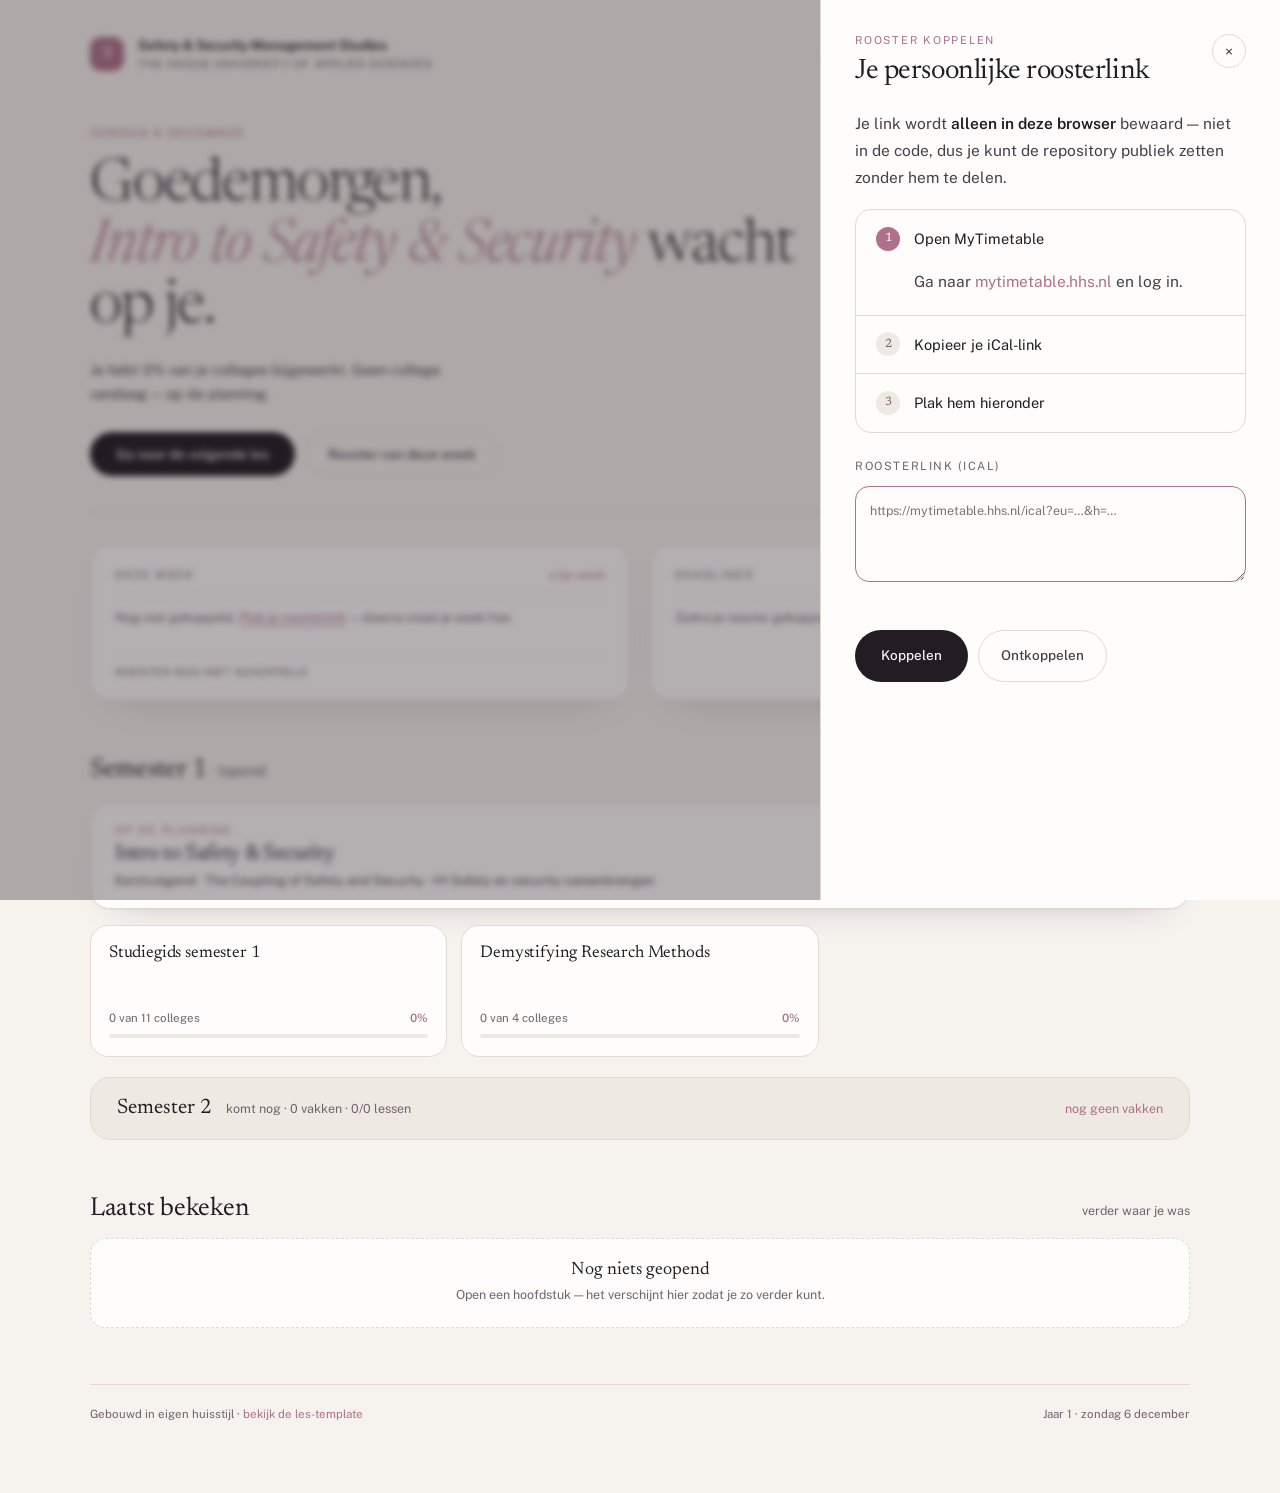
==== commit b8b28f8d: "Add files via upload" ====
--- a/index.html
+++ b/index.html
@@ -38,7 +38,7 @@
       <p id="subregel"></p>
       <div class="acties">
         <button class="btn" id="verder">Verder waar je stopte</button>
-        <button class="btn leeg" id="naarRooster">Rooster van vandaag</button>
+        <button class="btn leeg" id="naarRooster">Rooster van deze week</button>
       </div>
     </div>
     <div class="ring-blok">
@@ -55,7 +55,7 @@
 
   <div class="duo">
     <div class="paneel">
-      <div class="paneel-kop"><span class="label">Vandaag</span><span class="telling" id="roosterTelling"></span></div>
+      <div class="paneel-kop"><span class="label">Deze week</span><span class="telling" id="roosterTelling"></span></div>
       <div id="rooster"></div>
       <div class="rooster-status" id="roosterStatus">rooster ophalen…</div>
     </div>
--- a/styles.css
+++ b/styles.css
@@ -522,3 +522,166 @@
 .bron-telling{font-size:12px;color:var(--muted);white-space:nowrap;}
 .bron-groep[open] .bron-naam{color:var(--accent);}
 .bron-inhoud{padding:0 0 10px 4px;}
+
+/* ============================================================
+   Aanvullingen v11
+   ============================================================ */
+
+/* --- homescreen: het actieve vak als lage strook i.p.v. grote kaart --- */
+.held.strook{
+  min-height:0;flex-direction:row;align-items:center;justify-content:space-between;
+  gap:22px;padding:20px 24px;border-radius:20px;margin-bottom:16px;
+}
+.held.strook .bol{display:none;}
+.held.strook h3{font-size:22px;margin:6px 0 0;max-width:none;}
+.held.strook .volgende{margin-top:6px;font-size:13px;}
+.held.strook .voet{margin-top:0;flex:none;gap:12px;}
+.held.strook .voet .groot{font-size:15px;}
+.held.strook .voet .klein{font-size:11.5px;}
+.tegels{grid-template-columns:repeat(3,minmax(0,1fr));}
+@media (max-width:900px){
+  .tegels{grid-template-columns:repeat(2,minmax(0,1fr));}
+  .held.strook{flex-direction:column;align-items:flex-start;gap:14px;}
+}
+@media (max-width:560px){ .tegels{grid-template-columns:1fr;} }
+
+/* --- deadlines: waar een regel vandaan komt --- */
+.dl-soort{
+  display:inline-block;margin-left:8px;padding:2px 7px;border-radius:999px;
+  font-size:10px;letter-spacing:.08em;text-transform:uppercase;
+  background:var(--paper2);color:var(--muted);vertical-align:middle;
+}
+.dl-soort.voorbereiding{background:var(--sage-soft);color:var(--sage);}
+.dl-rij.voorbereiding{opacity:.95;}
+
+/* --- 'Kun je dit?' afvinklijst met uitleg --- */
+.kunlijst{list-style:none;margin:18px 0 0;padding:0;display:grid;gap:10px;}
+.kun{
+  display:flex;gap:12px;align-items:flex-start;padding:14px 16px;
+  background:var(--surface);border:1px solid var(--line);border-radius:14px;
+}
+.kun.af{border-color:var(--sage);background:var(--sage-soft);}
+.kun .vink{
+  flex:none;width:24px;height:24px;border-radius:50%;border:1px solid var(--line);
+  background:transparent;color:var(--paper);cursor:pointer;font-size:12px;line-height:1;
+}
+.kun.af .vink{background:var(--sage);border-color:var(--sage);}
+.kun-tekst{flex:1;min-width:0;}
+.kun-doel{display:block;font-size:14.5px;line-height:1.5;color:var(--ink);}
+.kun.af .kun-doel{color:var(--ink2);}
+.kun-uitleg{margin-top:8px;}
+.kun-uitleg summary{
+  cursor:pointer;font-size:12.5px;color:var(--accent);list-style:none;
+}
+.kun-uitleg summary::-webkit-details-marker{display:none;}
+.kun-body{font-size:13.5px;line-height:1.65;color:var(--ink2);}
+.kun-body p{margin:8px 0 0;}
+
+/* --- verder-knop onderaan een subtabblad --- */
+.subverder{
+  margin-top:26px;padding-top:18px;border-top:1px solid var(--line);
+  display:flex;align-items:center;gap:14px;flex-wrap:wrap;
+}
+.subverder-hint{font-size:12.5px;color:var(--muted);}
+
+/* --- course manual --- */
+.manual-intro{margin:0 0 14px;font-size:13.5px;line-height:1.6;color:var(--ink2);}
+.manual-knop{display:inline-block;margin-bottom:6px;}
+.manual-bestand{display:block;font-size:11.5px;color:var(--muted);margin:0 0 14px;}
+.man-delen{margin-top:18px;}
+.man-delen .label{display:block;margin-bottom:8px;}
+.man-deel{border-top:1px solid var(--line);}
+.man-deel summary{
+  display:flex;align-items:center;gap:10px;padding:11px 0;cursor:pointer;
+  font-size:13.5px;color:var(--ink);list-style:none;
+}
+.man-deel summary::-webkit-details-marker{display:none;}
+.man-deel[open] summary{color:var(--accent);}
+.man-deel-nr{
+  flex:none;width:20px;height:20px;border-radius:50%;background:var(--paper2);
+  color:var(--muted);font-size:11px;display:flex;align-items:center;justify-content:center;
+}
+.man-deel-body{padding:0 0 14px;font-size:13.5px;line-height:1.65;color:var(--ink2);}
+.man-deel-body p{margin:0 0 10px;}
+.man-deel-body ul{margin:0;padding-left:18px;}
+.man-deel-body li{margin:4px 0;}
+.man-bron{display:block;margin-top:10px;font-size:11.5px;color:var(--muted);}
+
+/* --- studiegids op de vakpagina --- */
+.gids-deel{border-top:1px solid var(--line);}
+.gids-deel:last-of-type{border-bottom:1px solid var(--line);}
+.gids-deel summary{
+  display:flex;align-items:center;justify-content:space-between;gap:12px;
+  padding:14px 0;cursor:pointer;font-family:var(--serif);font-size:16px;
+  color:var(--ink);list-style:none;
+}
+.gids-deel summary::-webkit-details-marker{display:none;}
+.gids-deel summary::after{content:'+';color:var(--muted);font-family:var(--sans);}
+.gids-deel[open] summary{color:var(--accent);}
+.gids-deel[open] summary::after{content:'\2212';}
+.gids-body{padding:0 0 18px;}
+.gids-body .blok{margin-bottom:18px;}
+.gids-body h2{font-size:17px;}
+
+/* ============================================================
+   Aanvullingen v12
+   ============================================================ */
+
+/* --- vakpagina: deadlines op mobiel naar boven --- */
+.vak-grid{
+  display:grid;grid-template-columns:minmax(0,1.5fr) minmax(0,1fr);
+  grid-template-areas:"hoofd dl" "hoofd man";
+  gap:38px;align-items:start;
+}
+.vak-hoofd{grid-area:hoofd;}
+.vak-dl{grid-area:dl;}
+.vak-man{grid-area:man;}
+.vak-grid > .vak-kolom > .vak-blok + .vak-blok{margin-top:24px;}
+@media (max-width:900px){
+  .vak-grid{
+    grid-template-columns:minmax(0,1fr);
+    grid-template-areas:"dl" "hoofd" "man";
+    gap:24px;
+  }
+}
+
+/* --- deadlines afvinken en archiveren --- */
+.dl-rij .dl-vink{
+  flex:none;width:20px;height:20px;border-radius:50%;padding:0;
+  border:1px solid var(--line);background:transparent;color:var(--paper);
+  font-size:10px;line-height:1;cursor:pointer;
+}
+.dl-rij .dl-vink:hover{border-color:var(--accent);}
+.dl-rij > span:first-of-type{flex:1;min-width:0;}
+.dl-rij.af{opacity:.62;}
+.dl-rij.af .dl-vink{background:var(--sage);border-color:var(--sage);color:var(--paper);}
+.dl-rij.af > span:first-of-type{text-decoration:line-through;}
+.dl-archief{margin-top:6px;border-top:1px solid var(--line);}
+.dl-archief summary{
+  cursor:pointer;list-style:none;padding:10px 0 4px;
+  font-size:11px;letter-spacing:.14em;text-transform:uppercase;color:var(--muted);
+}
+.dl-archief summary::-webkit-details-marker{display:none;}
+.dl-archief summary span{
+  margin-left:6px;padding:1px 7px;border-radius:999px;
+  background:var(--paper2);letter-spacing:0;
+}
+.dl-archief[open] summary{color:var(--accent);}
+
+/* --- weekrooster op het homescreen --- */
+.roosterdag + .roosterdag{margin-top:4px;}
+.dagkop{
+  padding:12px 0 6px;font-size:11px;letter-spacing:.14em;
+  text-transform:uppercase;color:var(--muted);
+}
+.roosterdag:first-child .dagkop{padding-top:2px;}
+.dagkop span{
+  margin-left:6px;padding:1px 7px;border-radius:999px;letter-spacing:0;
+  background:var(--accent-soft);color:var(--accent);
+}
+.roosterdag.vandaag .dagkop{color:var(--accent);}
+
+/* --- studiegids binnen het manual-blok --- */
+.man-deel-body .gids-body .blok{margin-bottom:16px;}
+.man-deel-body .gids-body h2{font-size:15px;margin:0 0 8px;}
+.man-deel-body .gids-body .tabel-wrap{overflow-x:auto;}
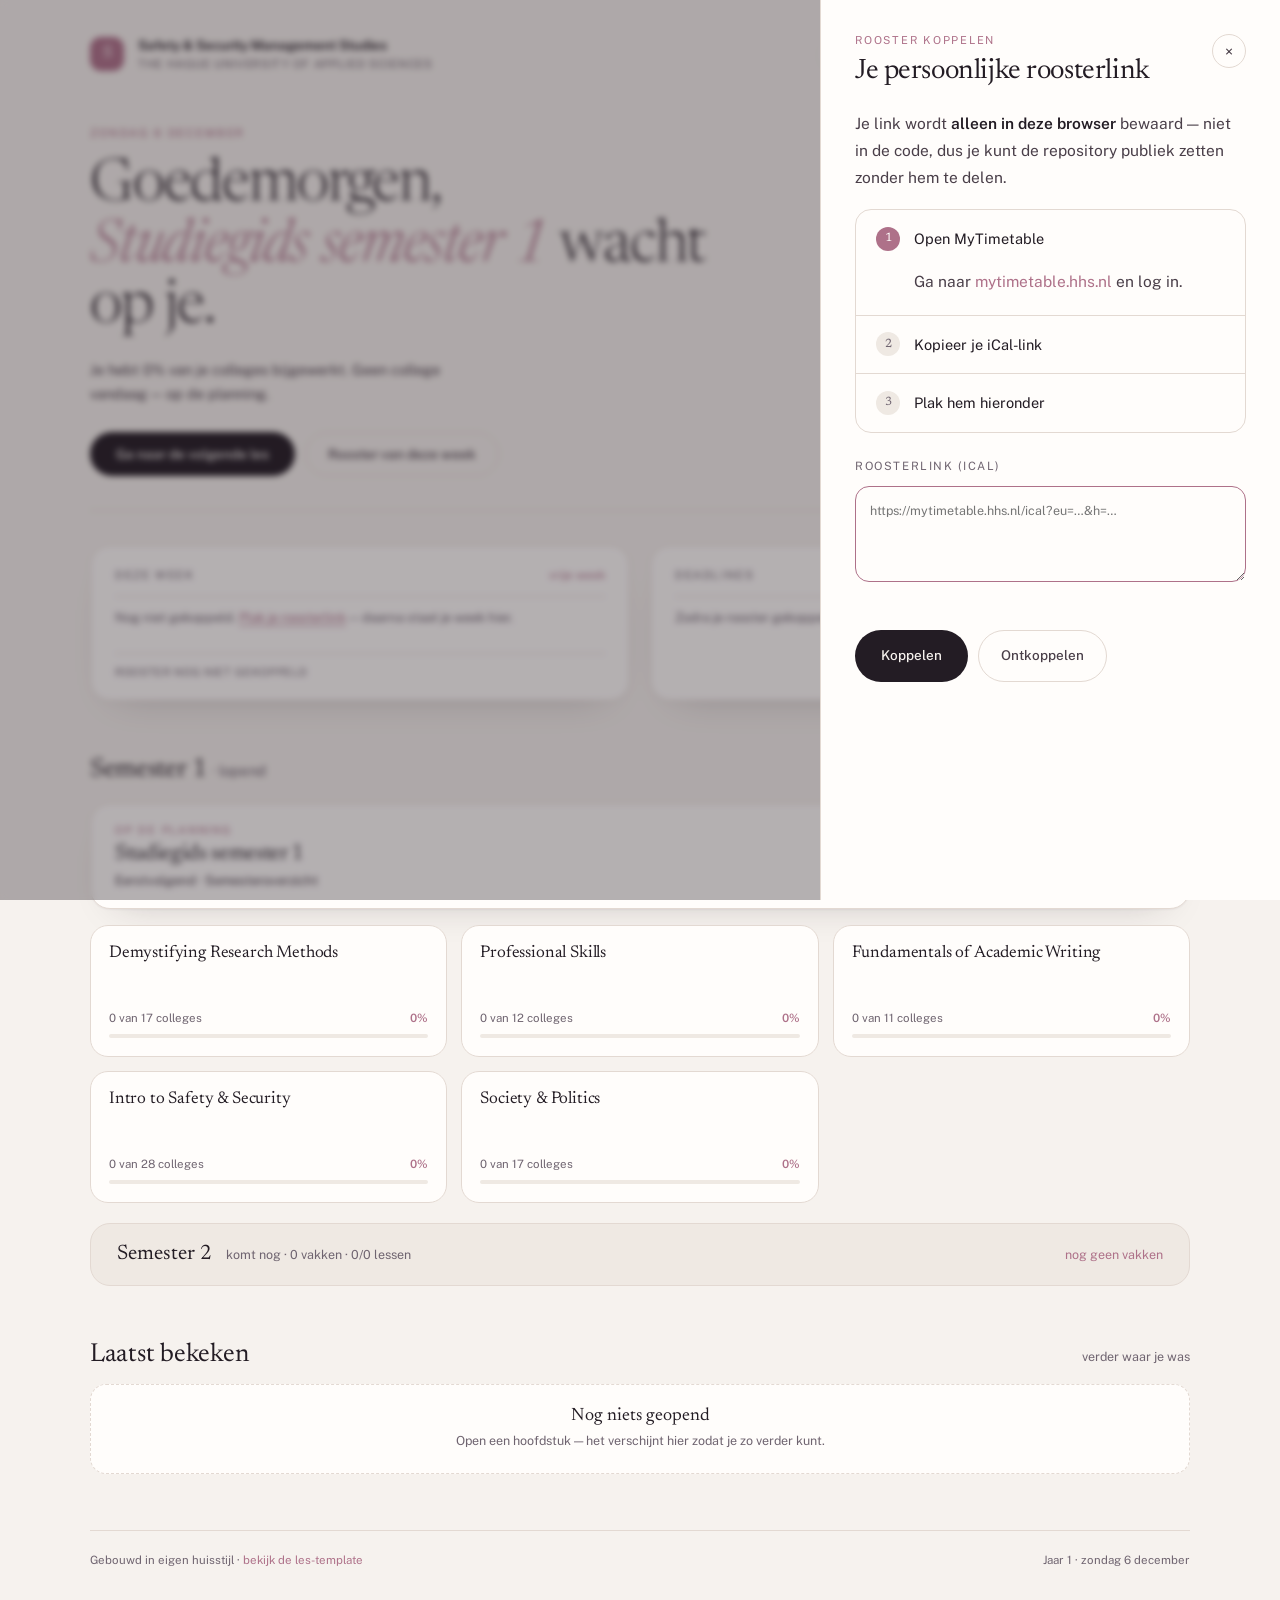
==== commit f5d5806f: "Add files via upload" ====
--- a/index.html
+++ b/index.html
@@ -144,5 +144,6 @@
 <script src="lesblokken.js"></script>
 <script src="lesstof.js"></script>
 <script src="ssms-inhoud.js"></script>
+<script src="society-slides.js"></script>
 </body>
 </html>
--- a/styles.css
+++ b/styles.css
@@ -586,7 +586,7 @@
 
 /* --- course manual --- */
 .manual-intro{margin:0 0 14px;font-size:13.5px;line-height:1.6;color:var(--ink2);}
-.manual-knop{display:inline-block;margin-bottom:6px;}
+.manual-knop{display:inline-block;margin-bottom:6px;color:var(--ink);text-decoration:none;}
 .manual-bestand{display:block;font-size:11.5px;color:var(--muted);margin:0 0 14px;}
 .man-delen{margin-top:18px;}
 .man-delen .label{display:block;margin-bottom:8px;}
@@ -685,3 +685,14 @@
 .man-deel-body .gids-body .blok{margin-bottom:16px;}
 .man-deel-body .gids-body h2{font-size:15px;margin:0 0 8px;}
 .man-deel-body .gids-body .tabel-wrap{overflow-x:auto;}
+
+/* Voorbereiding voor de eerstvolgende les, bovenaan het deadlineblok */
+.voorbereiding-blok{border:1px solid var(--line);border-radius:12px;padding:12px 14px;margin-bottom:14px;}
+.voorbereiding-kop{display:flex;justify-content:space-between;align-items:baseline;gap:10px;
+  font-size:11.5px;letter-spacing:.06em;text-transform:uppercase;color:var(--muted);}
+.voorbereiding-onderwerp{font-size:14px;color:var(--ink);margin-top:6px;font-weight:500;}
+.voorbereiding-taak{font-size:13.5px;color:var(--ink2);margin-top:4px;}
+.voorbereiding-taak .dl-soort{margin-left:8px;}
+
+/* Voorbereidingsregel onder de titel van een college op de vakpagina */
+.hfd-voor{display:block;font-size:12px;color:var(--muted);margin-top:3px;line-height:1.4;}
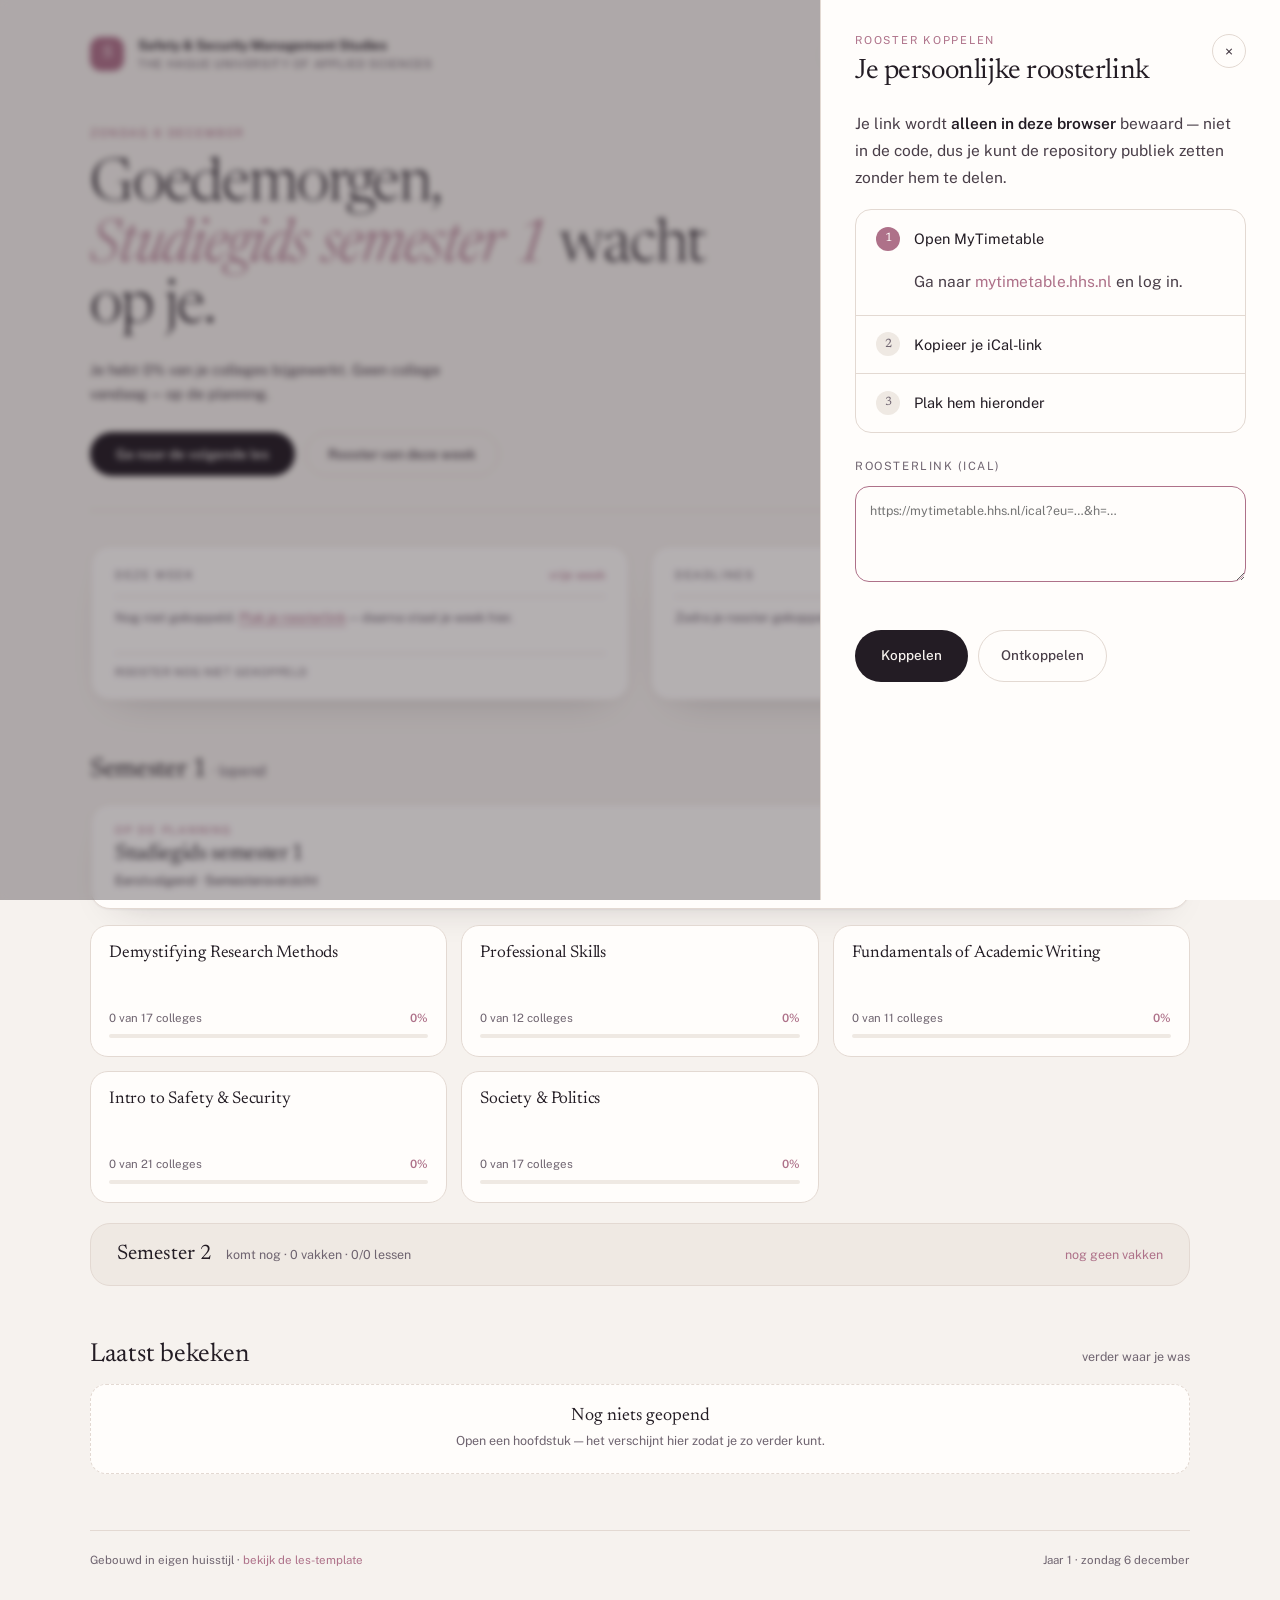
==== commit 5884883b: "Add files via upload" ====
--- a/index.html
+++ b/index.html
@@ -145,5 +145,6 @@
 <script src="lesstof.js"></script>
 <script src="ssms-inhoud.js"></script>
 <script src="society-slides.js"></script>
+<script src="intro-boek.js"></script>
 </body>
 </html>
